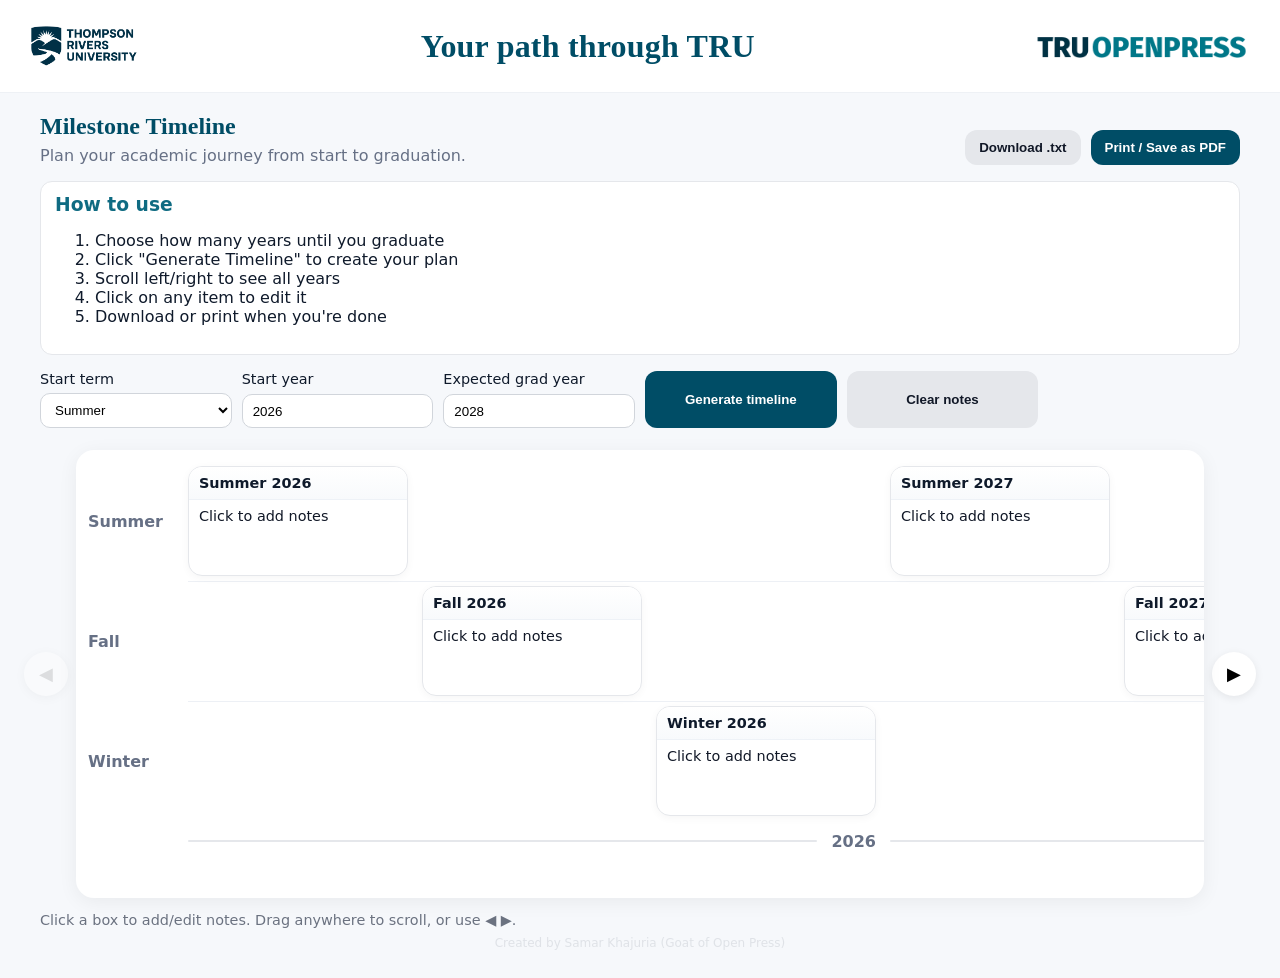
==== index.html @ ab9af3e7 "Finished the timeline" ====
<!doctype html>
<html lang="en">
<head>
  <!-- Meta tags for proper character encoding and responsive viewport -->
  <meta charset="utf-8" />
  <meta name="viewport" content="width=device-width,initial-scale=1" />
  <!-- Page title for browser tab and bookmarks -->
  <title>Your path through TRU</title>
  <!-- Link to external CSS stylesheet -->
  <link rel="stylesheet" href="styles.css" />
</head>
<body>
  <!-- Top navigation bar containing TRU branding and logos -->
  <!-- This creates a consistent brand presence across the application -->
  <div class="brandbar">
    <!-- Left-aligned TRU institutional logo -->
    <img class="brand-logo left" src="assets/tru-logo.png" alt="TRU logo" />
    <!-- Centered page title using TRU's brand typography -->
    <h1 class="brand-title">Your path through TRU</h1>
    <!-- Right-aligned TRU Open Press logo -->
    <img class="brand-logo right" src="assets/tru-open-press.png" alt="TRU Open Press logo" />
  </div>

  <!-- Main application header containing title, description, and controls -->
  <header class="app-header">
    <!-- Top row with page title and action buttons -->
    <div class="header-row">
      <!-- Left side: Page heading and description -->
      <div>
        <h2 class="page-h2">Milestone Timeline</h2>
        <p class="lede">Plan your academic journey from start to graduation.</p>
      </div>

      <!-- Right side: Export and print action buttons -->
      <div class="actions">
        <!-- Button to download timeline as plain text file -->
        <button id="exportTxt" class="secondary">Download .txt</button>
        <!-- Button to print timeline or save as PDF -->
        <button id="printPdf" class="primary">Print / Save as PDF</button>
      </div>
    </div>

    <!-- Instructions section explaining how to use the timeline tool -->
    <section class="howto">
      <h3>How to use</h3>
      <ol>
        <li>Choose how many years until you graduate</li>
        <li>Click "Generate Timeline" to create your plan</li>
        <li>Scroll left/right to see all years</li>
        <li>Click on any item to edit it</li>
        <li>Download or print when you're done</li>
      </ol>
    </section>

    <!-- Timeline configuration form -->
    <!-- This form collects user input to generate the academic timeline -->
    <form id="builder" class="builder" autocomplete="off">
      <!-- Dropdown to select starting academic term -->
      <label>
        Start term
        <select id="startTerm">
          <option>Summer</option>
          <option>Fall</option>
          <option>Winter</option>
        </select>
      </label>

      <!-- Input field for starting academic year -->
      <label>
        Start year
        <input id="startYear" type="number" min="1900" max="2100" placeholder="2026" required />
      </label>

      <!-- Input field for expected graduation year -->
      <label>
        Expected grad year
        <input id="gradYear" type="number" min="1900" max="2100" placeholder="2028" required />
      </label>

      <!-- Primary action button to generate the timeline -->
      <button id="generate" type="submit">Generate timeline</button>
      <!-- Secondary button to clear all saved notes -->
      <button id="clearNotes" type="button" class="secondary">Clear notes</button>
    </form>
  </header>

  <!-- Main content area containing the interactive timeline -->
  <main>
    <!-- Timeline container with navigation controls and viewport -->
    <div class="track-shell" aria-label="Timeline" role="region">
      <!-- Left navigation arrow for scrolling timeline -->
      <button class="nav left" aria-label="Scroll left" id="navLeft">◀</button>

      <!-- Main viewport containing the timeline content -->
      <div class="viewport" id="viewport">
        <!-- Fixed lane labels that stay in place during horizontal scrolling -->
        <!-- These show the three academic terms (Summer, Fall, Winter) -->
        <div class="lane-labels" id="laneLabels">
          <div class="lane-tag">Summer</div>
          <div class="lane-tag">Fall</div>
          <div class="lane-tag">Winter</div>
        </div>

        <!-- Scrollable content area containing the timeline cards -->
        <!-- This div is absolutely positioned and moves horizontally -->
        <div class="content" id="content"></div>

        <!-- Year ruler showing academic years at the bottom -->
        <!-- This moves in sync with the content for visual alignment -->
        <div class="yearsTrack" id="yearsTrack"></div>
      </div>

      <!-- Right navigation arrow for scrolling timeline -->
      <button class="nav right" aria-label="Scroll right" id="navRight">▶</button>
    </div>
  </main>

  <!-- Footer with usage hints for users -->
  <footer class="hint">
    Click a box to add/edit notes. Drag anywhere to scroll, or use ◀ ▶.
    <div class="credit">Created by Samar Khajuria (Goat of Open Press)</div>
  </footer>

  <!-- Modal dialog for editing timeline notes -->
  <!-- This appears when users click on timeline cards -->
  <div id="editor" class="modal hidden" role="dialog" aria-modal="true" aria-labelledby="editTitle">
    <!-- Semi-transparent backdrop that closes modal when clicked -->
    <div class="modal-backdrop" id="modalBackdrop"></div>
    <!-- Modal content panel -->
    <div class="modal-panel">
      <!-- Modal title showing which term/year is being edited -->
      <h2 id="editTitle">Edit notes</h2>
      <!-- Text area for entering/editing notes -->
      <textarea id="editTextarea" rows="8" placeholder="Type here..."></textarea>
      <!-- Modal action buttons -->
      <div class="modal-actions">
        <!-- Save button to store the note -->
        <button id="saveNote" class="primary">Save</button>
        <!-- Cancel button to close without saving -->
        <button id="cancelNote" class="secondary">Cancel</button>
      </div>
    </div>
  </div>

  <!-- Confirmation modal for clearing notes -->
  <!-- This appears when users click the "Clear notes" button -->
  <div id="confirmClear" class="modal hidden" role="dialog" aria-modal="true" aria-labelledby="confirmTitle">
    <!-- Semi-transparent backdrop that closes modal when clicked -->
    <div class="modal-backdrop" id="confirmBackdrop"></div>
    <!-- Modal content panel -->
    <div class="modal-panel confirm-panel">
      <!-- Warning icon and title -->
      <div class="confirm-header">
        <div class="warning-icon">⚠️</div>
        <h2 id="confirmTitle">Clear All Notes</h2>
      </div>
      <!-- Confirmation message -->
      <p class="confirm-message">
        Are you sure you want to clear all saved notes from your timeline? 
        This action cannot be undone.
      </p>
      <!-- Modal action buttons -->
      <div class="modal-actions">
        <!-- Cancel button to keep notes -->
        <button id="cancelClear" class="secondary">Keep Notes</button>
        <!-- Confirm button to clear notes -->
        <button id="confirmClearBtn" class="danger">Clear All Notes</button>
      </div>
    </div>
  </div>

  <!-- Easter egg modal for the goat animation -->
  <!-- This appears when someone writes "who is samar" in the first container -->
  <div id="easterEgg" class="modal hidden" role="dialog" aria-modal="true">
    <!-- Semi-transparent backdrop that closes modal when clicked -->
    <div class="modal-backdrop" id="easterEggBackdrop"></div>
    <!-- Modal content panel -->
    <div class="modal-panel easter-egg-panel">
      <!-- Goat animation and message -->
      <div class="easter-egg-content">
        <div class="goat-animation">🐐</div>
        <h2 class="easter-egg-title">Samar is the GOAT!</h2>
        <div class="goat-sounds">
          <span class="sound">Meh</span>
          <span class="sound">Meh</span>
          <span class="sound">Meh</span>
        </div>
        <p class="easter-egg-message">You found the secret! 🎉</p>
      </div>
      <!-- Close button -->
      <div class="modal-actions">
        <button id="closeEasterEgg" class="primary">Close</button>
      </div>
    </div>
  </div>

  <!-- Hidden print view that appears only when printing -->
  <!-- This provides a clean, formatted layout for PDF generation -->
  <section id="printView" class="print-view">
    <!-- Print header with logos and title -->
    <header class="print-head">
      <div class="print-logos">
        <img src="assets/tru-logo.png" alt="TRU logo" />
        <h1>Your path through TRU — Plan</h1>
        <img src="assets/tru-open-press.png" alt="TRU Open Press logo" />
      </div>
      <!-- Metadata showing timeline generation details -->
      <p id="printMeta" class="print-meta"></p>
    </header>
    <!-- Print table containing all timeline data in a structured format -->
    <div id="printTable" class="print-table"></div>
  </section>

  <!-- JavaScript file that powers all interactive functionality -->
  <script src="app.js"></script>
</body>
</html>
---- styles.css ----
/* =========================
   Fonts (put files in /assets)
   ========================= */
   /* Custom font declarations for TRU brand typography */
   /* Roboto Slab - Variable font for headings and titles */
   @font-face{
    font-family: "Roboto Slab";
    src: url("assets/RobotoSlab-Variable.woff2") format("woff2-variations");
    font-weight: 400 700; font-style: normal; font-display: swap;
  }
  /* Roboto Bold - Used for emphasis and navigation elements */
  @font-face{
    font-family: "Roboto";
    src: url("assets/Roboto-Bold.woff2") format("woff2");
    font-weight: 600; font-style: normal; font-display: swap;
  }
  /* Inter - Primary body font for readability */
  @font-face{
    font-family: "Inter";
    src: url("assets/Inter-Regular.woff2") format("woff2");
    font-weight: 400; font-style: normal; font-display: swap;
  }
  
  /* =========================
     Theme (easy to tweak)
     ========================= */
  /* CSS custom properties for consistent theming and easy customization */
  :root{
    /* TRU-leaning accessible palette (adjust if needed) */
    --brand: #004d66;      /* deep teal - primary brand color */
    --brand-2: #0f6b82;    /* secondary teal - for secondary elements */
    --accent: #2d6cdf;     /* interactive blue - for buttons and links */
    --ink: #0f1a2b;        /* dark text color for high contrast */
    --muted: #667085;      /* muted text for secondary information */
    --bg: #f6f8fb;         /* light background color */
    --card: #ffffff;       /* white background for cards */
    --border: #e5e7eb;     /* subtle border color */
  
    /* Layout dimensions for timeline cards and spacing */
    --card-w: 220px;       /* width of timeline cards */
    --card-h: 110px;       /* height of timeline cards */
    --gap-x: 14px;         /* horizontal gap between cards */
    --gap-y: 10px;         /* vertical gap between card rows */
    --lane-label-w: 100px; /* width of term labels (Summer/Fall/Winter) */
  
    /* Responsive design - smaller cards on mobile devices */
    --card-w-sm: 180px;    /* smaller card width for mobile */
  }
  
  /* =========================
     Base
     ========================= */
  /* Universal box-sizing for consistent layout calculations */
  * { box-sizing: border-box; }
  /* Ensure full height for proper layout */
  html,body{ height:100%; }
  /* Base body styling with TRU brand colors and typography */
  body{
    margin:0;
    color: var(--ink);
    background: var(--bg);
    font-family: Inter, system-ui, -apple-system, Segoe UI, Roboto, "Helvetica Neue", Arial, "Noto Sans", "Liberation Sans", sans-serif;
  }
  
  /* =========================
     Brand bar (logos + title)
     ========================= */
  /* Top navigation bar with TRU branding */
  .brandbar{
    display:grid;
    grid-template-columns: auto 1fr auto; /* Left logo, center title, right logo */
    align-items:center;
    gap: 12px;
    padding: 10px 16px;
    background: #ffffff;
    border-bottom: 1px solid #eef1f5;
  }
  /* Logo styling with consistent height and aspect ratio preservation */
  .brand-logo{ height: 48px; width:auto; object-fit: contain; }
  /* TRU logo specific styling - make it larger for better visual balance */
  .brand-logo.left{ height: 72px; }
  /* Centered title using TRU's serif font for brand recognition */
  .brand-title{
    margin:0; text-align:center;
    font-family: "Roboto Slab", serif;
    font-weight: 600; letter-spacing:.2px;
    color: var(--brand);
  }
  
  /* =========================
     Header
     ========================= */
  /* Main application header with responsive padding */
  .app-header{
    padding: 16px clamp(16px, 4vw, 40px); /* Responsive padding that scales with viewport */
    display: grid;
    gap: 16px;
  }
  
  /* Page heading using TRU's serif font for hierarchy */
  .page-h2{
    margin: 4px 0 6px;
    font-family: "Roboto Slab", serif;
    font-weight: 600;
    color: var(--brand);
  }
  /* Subtitle text with muted color for secondary information */
  .lede{ margin:0; color: var(--muted); }
  
  /* Header row layout with title on left, actions on right */
  .header-row{
    display:flex; align-items:flex-end; justify-content:space-between; gap:16px;
  }
  /* Container for action buttons with consistent spacing */
  .actions{ display:flex; gap:10px; }
  /* Primary button styling for main actions */
  button.primary, .builder button{
    background: var(--brand); color:#fff; border:none; cursor:pointer;
    padding:10px 14px; border-radius:12px; font-weight:600;
  }
  /* Secondary button styling for less prominent actions */
  button.secondary{
    background:#e5e7eb; color:#111827; border:none; cursor:pointer;
    padding:10px 14px; border-radius:12px; font-weight:600;
  }
  
  /* Instructions box with subtle border and background */
  .howto{
    background:#fff; border:1px solid var(--border); border-radius:12px;
    padding:12px 14px;
  }
  /* Instructions heading with secondary brand color */
  .howto h3{
    margin:0 0 6px; font-family:"Roboto", system-ui; font-weight:600; color:var(--brand-2);
  }
  
  /* Timeline configuration form with responsive grid layout */
  .builder{
    display:grid;
    grid-template-columns: repeat(6, minmax(120px, 1fr)); /* 6 columns with minimum width */
    gap:10px;
  }
  /* Form label styling with consistent spacing */
  .builder label{ display:grid; gap:6px; font-size:.9rem; }
  /* Form input and select styling with focus states */
  .builder input, .builder select{
    padding:8px 10px; border-radius:10px; border:1px solid #d1d5db; background:#fff; outline:none;
  }
  /* Focus state with brand color and subtle shadow */
  .builder input:focus, .builder select:focus{
    border-color: var(--brand); box-shadow: 0 0 0 3px rgba(0,77,102,.15);
  }
  
  /* =========================
     Timeline
     ========================= */
  /* Main timeline container with navigation arrows */
  .track-shell{
    position: relative;
    display:grid; grid-template-columns:auto 1fr auto; /* Left nav, content, right nav */
    align-items:center; gap:8px;
    padding: 6px clamp(10px, 3vw, 24px) 0; /* Responsive horizontal padding */
  }
  /* Navigation arrow buttons with circular design */
  .nav{
    width:44px; height:44px; border-radius:50%; border:none; cursor:pointer;
    background:#fff; box-shadow:0 2px 8px rgba(0,0,0,.08); font-size:18px;
  }
  /* Disabled state for navigation when at scroll limits */
  .nav:disabled{ opacity:.4; cursor:default; }
  
  /* Main viewport containing the timeline content */
  .viewport{
    position: relative;
    overflow: hidden; /* Hide content that extends beyond viewport */
    background: #fff;
    border-radius: 18px;
    box-shadow: 0 4px 20px rgba(0,0,0,.06);
    padding: 16px 16px 44px calc(var(--lane-label-w) + 12px); /* Space for fixed labels */
    min-height: calc( (var(--card-h) * 3) + (var(--gap-y) * 2) + 16px + 44px); /* Height for 3 rows + year ruler */
  }
  
  /* Scrollable content container that moves horizontally */
  .content{
    position: relative;
    height: calc( (var(--card-h) * 3) + (var(--gap-y) * 2) ); /* Height for 3 term rows */
    transform: translateX(0); /* Initial position, modified by JavaScript */
    will-change: transform; /* Performance optimization for animations */
  }
  
  /* Individual timeline cards representing academic terms */
  .term{
    position: absolute; /* Positioned by JavaScript for precise placement */
    width: var(--card-w);
    height: var(--card-h);
    overflow: hidden;
    background: var(--card);
    border: 1px solid var(--border);
    border-radius: 14px;
    box-shadow: 0 2px 8px rgba(0,0,0,.04);
    display: grid; grid-template-rows: auto 1fr; /* Header and content areas */
    cursor: pointer; /* Indicates clickable element */
  }
  /* Card header with term and year information */
  .term .label{
    padding: 8px 10px; font-weight:700; font-size:.9rem;
    font-family: "Roboto", system-ui; background: linear-gradient(0deg,#f8fafc,#ffffff);
    border-bottom: 1px solid #eef2f7;
  }
  /* Card content area showing note preview */
  .term .preview{
    padding: 8px 10px; font-size:.9rem; color:#111827;
    white-space: nowrap; overflow: hidden; text-overflow: ellipsis; /* Truncate long text */
  }
  
  /* Fixed lane labels that stay in place during horizontal scrolling */
  .lane-labels{
    position:absolute; left:12px; top:16px; width: var(--lane-label-w); pointer-events:none;
  }
  /* Individual term labels (Summer, Fall, Winter) */
  .lane-labels .lane-tag{
    height: var(--card-h); margin-bottom: var(--gap-y);
    display:flex; align-items:center; color: var(--muted);
    font-family:"Roboto", system-ui; font-weight:600;
  }
  
  /* Visual separators between term rows for better readability */
  .content::before, .content::after{
    content:""; position:absolute; left:0; right:0; height:1px; background:#edf0f5;
  }
  .content::before{ top: calc(var(--card-h) + var(--gap-y)/2); } /* Between Summer and Fall */
  .content::after { top: calc(var(--card-h)*2 + var(--gap-y) + var(--gap-y)/2); } /* Between Fall and Winter */
  
  /* Year ruler showing academic years at the bottom of the timeline */
  .yearsTrack{ position: relative; height:26px; margin-top: 12px; transform: translateX(0); }
  /* Individual year labels with connecting lines */
  .yearLabel{
    position:absolute; bottom:0; height:100%;
    display:flex; align-items:center; gap:8px; color: var(--muted);
    font-weight:700; white-space:nowrap; font-family:"Roboto", system-ui;
  }
  /* Connecting line before each year label */
  .yearLabel::before{
    content:""; height:2px; background:#e5e7eb; flex:1; border-radius:2px; margin-right:6px;
  }
  
  /* Footer hint text for user guidance */
  .hint{ color:#6b7280; font-size:.9rem; padding: 14px clamp(16px, 4vw, 40px) 28px; }
  /* Credit line - barely visible */
  .credit{ 
    color: #d1d5db; 
    font-size: 0.75rem; 
    text-align: center; 
    margin-top: 8px; 
    opacity: 0.6; 
  }
  
  /* =========================
     Modal
     ========================= */
  /* Hide modal by default */
  .modal.hidden{ display:none; }
  /* Modal overlay covering entire screen */
  .modal{ position:fixed; inset:0; display:grid; place-items:center; z-index:50; }
  /* Semi-transparent backdrop for modal focus */
  .modal-backdrop{ position:absolute; inset:0; background: rgba(0,0,0,.25); }
  /* Modal content panel with shadow and rounded corners */
  .modal-panel{
    position:relative; width:min(680px, calc(100vw - 40px)); /* Responsive width with max */
    background:#fff; border-radius:16px; box-shadow:0 20px 60px rgba(0,0,0,.25);
    padding:18px; display:grid; gap:10px;
  }
  /* Modal title using TRU serif font */
  .modal-panel h2{ margin: 0 0 6px; font-family:"Roboto Slab", serif; }
  /* Text area for note editing with consistent styling */
  .modal-panel textarea{ width:100%; border:1px solid var(--border); border-radius:12px; padding:10px; font:inherit; resize:vertical; }
  /* Modal action buttons aligned to the right */
  .modal-actions{ display:flex; gap:10px; justify-content:flex-end; }
  
  /* Confirmation modal specific styles */
  .confirm-panel{ 
    max-width: 480px; 
    text-align: center; 
  }
  .confirm-header{ 
    display: flex; 
    flex-direction: column; 
    align-items: center; 
    gap: 12px; 
    margin-bottom: 16px; 
  }
  .warning-icon{ 
    font-size: 2.5rem; 
    line-height: 1; 
  }
  .confirm-message{ 
    color: var(--muted); 
    line-height: 1.5; 
    margin: 0 0 20px; 
  }
  /* Danger button styling for destructive actions */
  button.danger{
    background: #dc2626; color:#fff; border:none; cursor:pointer;
    padding:10px 14px; border-radius:12px; font-weight:600;
    transition: background-color 0.2s ease;
  }
  button.danger:hover{
    background: #b91c1c;
  }
  
  /* Easter egg modal styles */
  .easter-egg-panel{ 
    max-width: 400px; 
    text-align: center; 
    background: linear-gradient(135deg, #667eea 0%, #764ba2 100%);
    color: white;
  }
  .easter-egg-content{ 
    display: flex; 
    flex-direction: column; 
    align-items: center; 
    gap: 16px; 
    margin-bottom: 20px; 
  }
  .goat-animation{ 
    font-size: 4rem; 
    animation: goatBounce 2s ease-in-out infinite;
    filter: drop-shadow(0 4px 8px rgba(0,0,0,0.3));
  }
  .easter-egg-title{ 
    font-family: "Roboto Slab", serif; 
    font-weight: 600; 
    font-size: 1.5rem; 
    margin: 0;
    text-shadow: 0 2px 4px rgba(0,0,0,0.3);
  }
  .goat-sounds{ 
    display: flex; 
    gap: 8px; 
    flex-wrap: wrap; 
    justify-content: center; 
  }
  .sound{ 
    background: rgba(255,255,255,0.2); 
    padding: 4px 8px; 
    border-radius: 12px; 
    font-weight: 600; 
    animation: soundPop 0.6s ease-in-out infinite;
    animation-delay: calc(var(--i, 0) * 0.2s);
  }
  .sound:nth-child(1) { --i: 0; }
  .sound:nth-child(2) { --i: 1; }
  .sound:nth-child(3) { --i: 2; }
  .easter-egg-message{ 
    margin: 0; 
    font-size: 1rem; 
    opacity: 0.9; 
  }
  
  /* Easter egg animations */
  @keyframes goatBounce {
    0%, 100% { transform: translateY(0) rotate(0deg); }
    25% { transform: translateY(-10px) rotate(-5deg); }
    75% { transform: translateY(-10px) rotate(5deg); }
  }
  
  @keyframes soundPop {
    0%, 100% { transform: scale(1); }
    50% { transform: scale(1.1); }
  }
  
  /* =========================
     Print view
     ========================= */
  /* Hidden by default, only shown during print */
  .print-view{ display:none; }
  /* Print header with logos and title in a grid layout */
  .print-logos{
    display:grid; grid-template-columns:auto 1fr auto; align-items:center; gap:10px;
  }
  /* Smaller logos for print layout */
  .print-logos img{ height:28px; width:auto; object-fit:contain; }
  /* Print title with black color for better print contrast */
  .print-logos h1{
    margin:0; text-align:center; font-family:"Roboto Slab", serif; font-weight:600; color:#000;
  }
  /* Print metadata with timeline generation details */
  .print-meta{ color:#333; margin:.25rem 0 1rem; font-size:.95rem; }
  
  /* Print table layout for structured timeline display */
  .print-table{ display:grid; gap:16px; }
  
  /* Enhanced year headers in print view */
  .print-year-header{ 
    margin-top: 20px; 
    border-bottom: 2px solid var(--brand); 
    padding-bottom: 8px; 
  }
  .year-title{ 
    font-family:"Roboto Slab", serif; 
    font-weight: 600; 
    font-size: 1.2rem; 
    color: var(--brand); 
    margin-bottom: 4px; 
  }
  .year-divider{ 
    height: 1px; 
    background: #e5e7eb; 
    margin-top: 4px; 
  }
  
  /* Enhanced individual timeline rows in print format */
  .print-row{ 
    display:grid; 
    grid-template-columns: 140px 1fr; 
    gap:16px; 
    padding:12px 16px; 
    border:1px solid #e5e7eb; 
    border-radius:8px; 
    background:#fff; 
    box-shadow: 0 1px 3px rgba(0,0,0,.05);
    min-height: fit-content;
  }
  .term-label{ 
    font-family:"Roboto", system-ui; 
    font-weight: 600; 
    color: var(--brand-2); 
    font-size: 0.95rem;
    word-wrap: break-word;
    overflow-wrap: break-word;
  }
  .text-content{ 
    white-space:pre-wrap; 
    line-height: 1.5; 
    color: #374151;
    word-wrap: break-word;
    overflow-wrap: break-word;
    word-break: break-word;
    max-width: 100%;
    overflow: hidden;
  }
  .text-content em{ 
    color: #9ca3af; 
    font-style: italic; 
  }
  
  /* Spacing between years */
  .year-spacer{ 
    height: 8px; 
  }
  
  /* =========================
     Responsive tweaks
     ========================= */
  /* Mobile device adjustments */
  @media (max-width: 840px){
    :root{ --card-w: var(--card-w-sm); --lane-label-w: 84px; } /* Smaller cards and labels */
    .brand-logo{ height:36px; } /* Smaller logos for mobile */
    .brand-logo.left{ height: 54px; } /* TRU logo larger on mobile */
    .brand-title{ font-size:1.05rem; } /* Smaller title */
  }
  
  /* =========================
     Print media (shows print view only)
     ========================= */
  /* Print-specific styles that override screen styles */
  @media print{
    body{ background:#fff; } /* White background for print */
    .brandbar, .app-header, .track-shell, .hint, .modal{ display:none !important; } /* Hide interactive elements */
    .print-view{ display:block; padding: 12mm; } /* Show print view with margins */
    
    /* Ensure text wraps properly in print */
    .print-row{ 
      page-break-inside: avoid; 
      break-inside: avoid; 
    }
    .text-content{ 
      word-wrap: break-word !important; 
      overflow-wrap: break-word !important; 
      word-break: break-word !important; 
      hyphens: auto; 
    }
    .term-label{ 
      word-wrap: break-word !important; 
      overflow-wrap: break-word !important; 
    }
  }
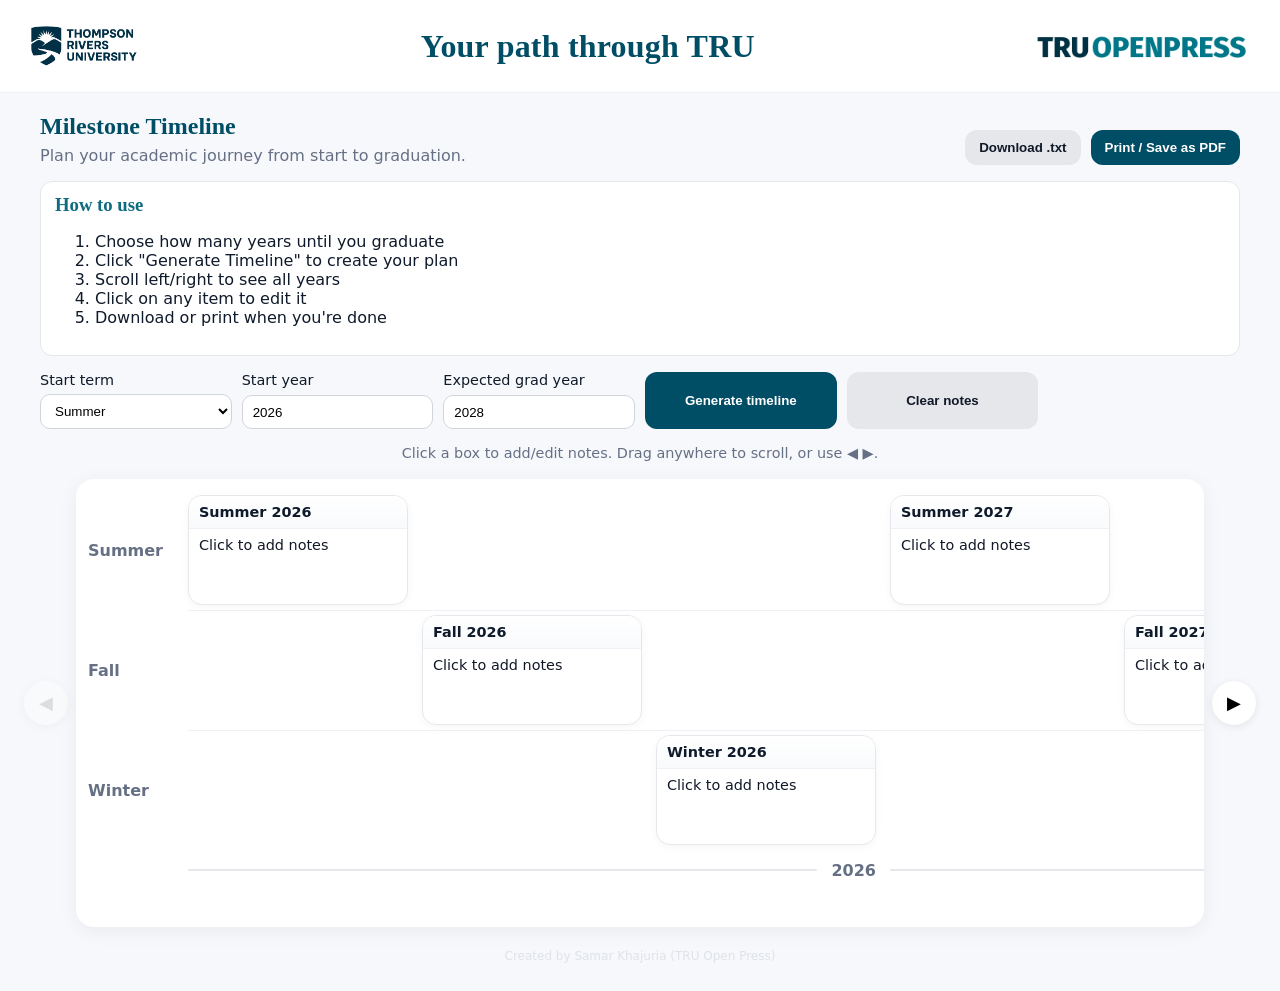
==== commit 50dc027a: "fixed the layout" ====
--- a/index.html
+++ b/index.html
@@ -86,6 +86,11 @@
 
   <!-- Main content area containing the interactive timeline -->
   <main>
+    <!-- Timeline usage hint moved to top -->
+    <div class="timeline-hint">
+      Click a box to add/edit notes. Drag anywhere to scroll, or use ◀ ▶.
+    </div>
+    
     <!-- Timeline container with navigation controls and viewport -->
     <div class="track-shell" aria-label="Timeline" role="region">
       <!-- Left navigation arrow for scrolling timeline -->
@@ -115,10 +120,9 @@
     </div>
   </main>
 
-  <!-- Footer with usage hints for users -->
+  <!-- Footer with credit -->
   <footer class="hint">
-    Click a box to add/edit notes. Drag anywhere to scroll, or use ◀ ▶.
-    <div class="credit">Created by Samar Khajuria (Goat of Open Press)</div>
+    <div class="credit">Created by Samar Khajuria (TRU Open Press)</div>
   </footer>
 
   <!-- Modal dialog for editing timeline notes -->
--- a/styles.css
+++ b/styles.css
@@ -129,9 +129,9 @@
     background:#fff; border:1px solid var(--border); border-radius:12px;
     padding:12px 14px;
   }
-  /* Instructions heading with secondary brand color */
+  /* Instructions heading with consistent font styling */
   .howto h3{
-    margin:0 0 6px; font-family:"Roboto", system-ui; font-weight:600; color:var(--brand-2);
+    margin:0 0 6px; font-family:"Roboto Slab", serif; font-weight:600; color:var(--brand-2);
   }
   
   /* Timeline configuration form with responsive grid layout */
@@ -154,6 +154,16 @@
   /* =========================
      Timeline
      ========================= */
+  /* Timeline usage hint at the top */
+  .timeline-hint{
+    color: var(--muted);
+    font-size: 0.9rem;
+    padding: 0 clamp(16px, 4vw, 40px) 12px;
+    text-align: center;
+    font-family: "Roboto", system-ui;
+    font-weight: 500;
+  }
+  
   /* Main timeline container with navigation arrows */
   .track-shell{
     position: relative;
@@ -244,8 +254,8 @@
     content:""; height:2px; background:#e5e7eb; flex:1; border-radius:2px; margin-right:6px;
   }
   
-  /* Footer hint text for user guidance */
-  .hint{ color:#6b7280; font-size:.9rem; padding: 14px clamp(16px, 4vw, 40px) 28px; }
+  /* Footer styling */
+  .hint{ padding: 14px clamp(16px, 4vw, 40px) 28px; }
   /* Credit line - barely visible */
   .credit{ 
     color: #d1d5db; 
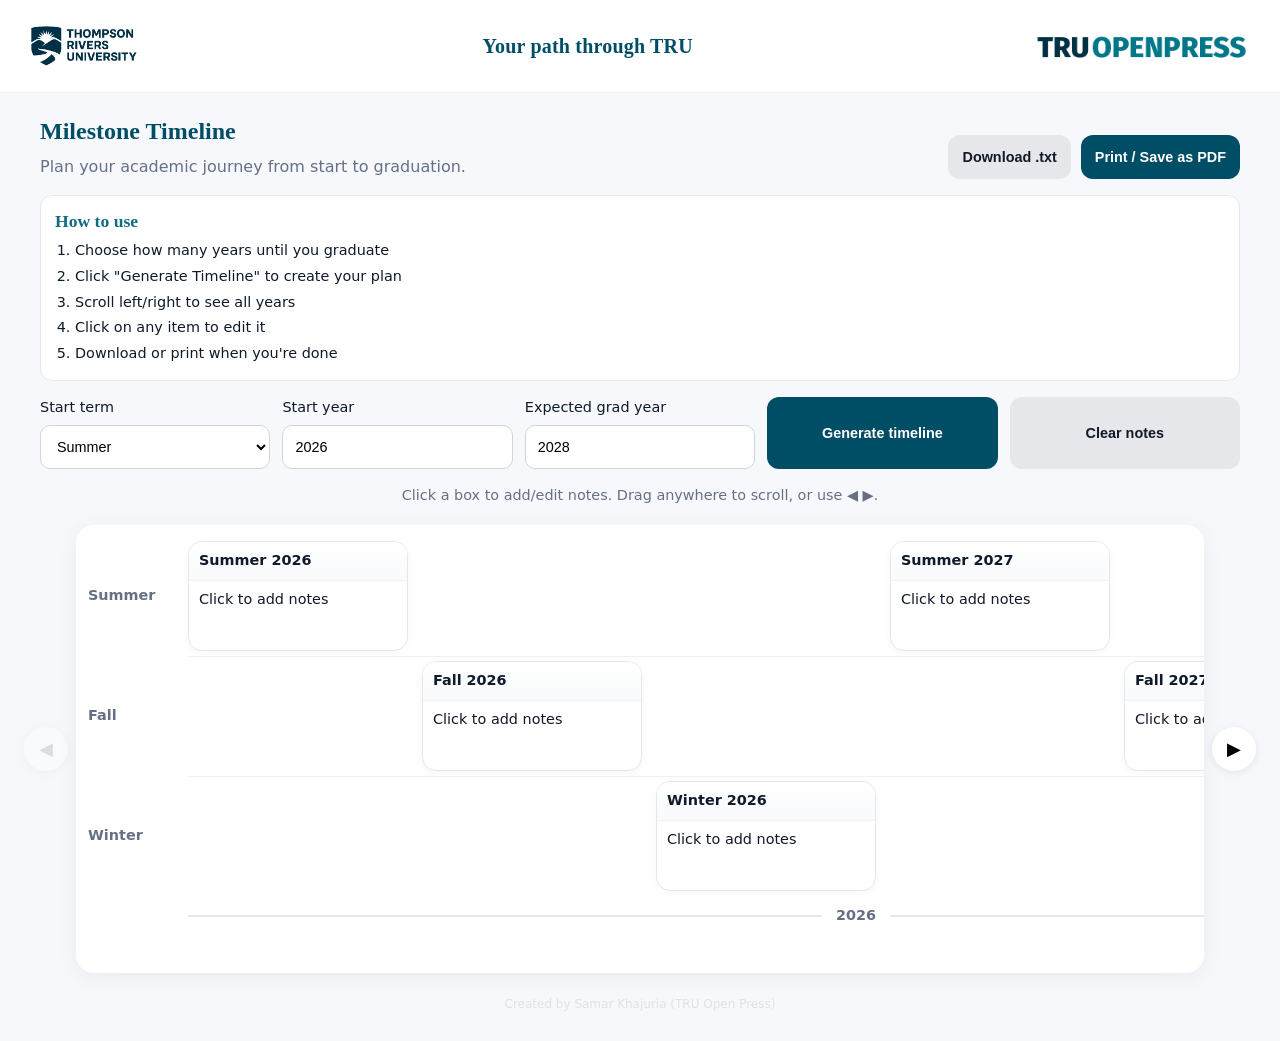
==== commit a499ff6b: "Added different sizes for mobile" ====
--- a/index.html
+++ b/index.html
@@ -3,7 +3,10 @@
 <head>
   <!-- Meta tags for proper character encoding and responsive viewport -->
   <meta charset="utf-8" />
-  <meta name="viewport" content="width=device-width,initial-scale=1" />
+  <meta name="viewport" content="width=device-width, initial-scale=1, maximum-scale=1, user-scalable=no" />
+  <meta name="theme-color" content="#004d66" />
+  <meta name="apple-mobile-web-app-capable" content="yes" />
+  <meta name="apple-mobile-web-app-status-bar-style" content="default" />
   <!-- Page title for browser tab and bookmarks -->
   <title>Your path through TRU</title>
   <!-- Link to external CSS stylesheet -->
--- a/styles.css
+++ b/styles.css
@@ -45,6 +45,7 @@
   
     /* Responsive design - smaller cards on mobile devices */
     --card-w-sm: 180px;    /* smaller card width for mobile */
+    --card-w-xs: 160px;    /* extra small card width for very small screens */
   }
   
   /* =========================
@@ -60,6 +61,8 @@
     color: var(--ink);
     background: var(--bg);
     font-family: Inter, system-ui, -apple-system, Segoe UI, Roboto, "Helvetica Neue", Arial, "Noto Sans", "Liberation Sans", sans-serif;
+    font-size: 16px; /* Base font size for better mobile readability */
+    line-height: 1.5;
   }
   
   /* =========================
@@ -85,6 +88,7 @@
     font-family: "Roboto Slab", serif;
     font-weight: 600; letter-spacing:.2px;
     color: var(--brand);
+    font-size: 1.25rem;
   }
   
   /* =========================
@@ -103,25 +107,39 @@
     font-family: "Roboto Slab", serif;
     font-weight: 600;
     color: var(--brand);
+    font-size: 1.5rem;
   }
   /* Subtitle text with muted color for secondary information */
-  .lede{ margin:0; color: var(--muted); }
+  .lede{ margin:0; color: var(--muted); font-size: 1rem; }
   
   /* Header row layout with title on left, actions on right */
   .header-row{
     display:flex; align-items:flex-end; justify-content:space-between; gap:16px;
+    flex-wrap: wrap; /* Allow wrapping on smaller screens */
   }
   /* Container for action buttons with consistent spacing */
-  .actions{ display:flex; gap:10px; }
+  .actions{ display:flex; gap:10px; flex-wrap: wrap; }
   /* Primary button styling for main actions */
   button.primary, .builder button{
     background: var(--brand); color:#fff; border:none; cursor:pointer;
     padding:10px 14px; border-radius:12px; font-weight:600;
+    font-size: 0.9rem;
+    min-height: 44px; /* Better touch target for mobile */
+    transition: background-color 0.2s ease;
+  }
+  button.primary:hover, .builder button:hover{
+    background: var(--brand-2);
   }
   /* Secondary button styling for less prominent actions */
   button.secondary{
     background:#e5e7eb; color:#111827; border:none; cursor:pointer;
     padding:10px 14px; border-radius:12px; font-weight:600;
+    font-size: 0.9rem;
+    min-height: 44px; /* Better touch target for mobile */
+    transition: background-color 0.2s ease;
+  }
+  button.secondary:hover{
+    background: #d1d5db;
   }
   
   /* Instructions box with subtle border and background */
@@ -132,19 +150,30 @@
   /* Instructions heading with consistent font styling */
   .howto h3{
     margin:0 0 6px; font-family:"Roboto Slab", serif; font-weight:600; color:var(--brand-2);
+    font-size: 1.1rem;
+  }
+  .howto ol{
+    margin: 0;
+    padding-left: 20px;
+  }
+  .howto li{
+    margin-bottom: 4px;
+    font-size: 0.9rem;
   }
   
   /* Timeline configuration form with responsive grid layout */
   .builder{
     display:grid;
-    grid-template-columns: repeat(6, minmax(120px, 1fr)); /* 6 columns with minimum width */
-    gap:10px;
+    grid-template-columns: repeat(auto-fit, minmax(140px, 1fr)); /* Responsive grid */
+    gap:12px;
   }
   /* Form label styling with consistent spacing */
   .builder label{ display:grid; gap:6px; font-size:.9rem; }
   /* Form input and select styling with focus states */
   .builder input, .builder select{
-    padding:8px 10px; border-radius:10px; border:1px solid #d1d5db; background:#fff; outline:none;
+    padding:10px 12px; border-radius:10px; border:1px solid #d1d5db; background:#fff; outline:none;
+    font-size: 0.9rem;
+    min-height: 44px; /* Better touch target for mobile */
   }
   /* Focus state with brand color and subtle shadow */
   .builder input:focus, .builder select:focus{
@@ -175,6 +204,11 @@
   .nav{
     width:44px; height:44px; border-radius:50%; border:none; cursor:pointer;
     background:#fff; box-shadow:0 2px 8px rgba(0,0,0,.08); font-size:18px;
+    min-width: 44px; /* Ensure minimum touch target */
+    transition: background-color 0.2s ease;
+  }
+  .nav:hover{
+    background: #f8f9fa;
   }
   /* Disabled state for navigation when at scroll limits */
   .nav:disabled{ opacity:.4; cursor:default; }
@@ -210,6 +244,11 @@
     box-shadow: 0 2px 8px rgba(0,0,0,.04);
     display: grid; grid-template-rows: auto 1fr; /* Header and content areas */
     cursor: pointer; /* Indicates clickable element */
+    transition: transform 0.2s ease, box-shadow 0.2s ease;
+  }
+  .term:hover{
+    transform: translateY(-2px);
+    box-shadow: 0 4px 12px rgba(0,0,0,.08);
   }
   /* Card header with term and year information */
   .term .label{
@@ -221,6 +260,7 @@
   .term .preview{
     padding: 8px 10px; font-size:.9rem; color:#111827;
     white-space: nowrap; overflow: hidden; text-overflow: ellipsis; /* Truncate long text */
+    line-height: 1.4;
   }
   
   /* Fixed lane labels that stay in place during horizontal scrolling */
@@ -232,6 +272,7 @@
     height: var(--card-h); margin-bottom: var(--gap-y);
     display:flex; align-items:center; color: var(--muted);
     font-family:"Roboto", system-ui; font-weight:600;
+    font-size: 0.9rem;
   }
   
   /* Visual separators between term rows for better readability */
@@ -248,6 +289,7 @@
     position:absolute; bottom:0; height:100%;
     display:flex; align-items:center; gap:8px; color: var(--muted);
     font-weight:700; white-space:nowrap; font-family:"Roboto", system-ui;
+    font-size: 0.9rem;
   }
   /* Connecting line before each year label */
   .yearLabel::before{
@@ -279,13 +321,19 @@
     position:relative; width:min(680px, calc(100vw - 40px)); /* Responsive width with max */
     background:#fff; border-radius:16px; box-shadow:0 20px 60px rgba(0,0,0,.25);
     padding:18px; display:grid; gap:10px;
+    max-height: calc(100vh - 40px); /* Prevent modal from being too tall */
+    overflow-y: auto; /* Allow scrolling if content is too long */
   }
   /* Modal title using TRU serif font */
-  .modal-panel h2{ margin: 0 0 6px; font-family:"Roboto Slab", serif; }
+  .modal-panel h2{ margin: 0 0 6px; font-family:"Roboto Slab", serif; font-size: 1.3rem; }
   /* Text area for note editing with consistent styling */
-  .modal-panel textarea{ width:100%; border:1px solid var(--border); border-radius:12px; padding:10px; font:inherit; resize:vertical; }
+  .modal-panel textarea{ 
+    width:100%; border:1px solid var(--border); border-radius:12px; padding:12px; 
+    font:inherit; resize:vertical; font-size: 0.95rem; line-height: 1.5;
+    min-height: 120px; /* Better mobile experience */
+  }
   /* Modal action buttons aligned to the right */
-  .modal-actions{ display:flex; gap:10px; justify-content:flex-end; }
+  .modal-actions{ display:flex; gap:10px; justify-content:flex-end; flex-wrap: wrap; }
   
   /* Confirmation modal specific styles */
   .confirm-panel{ 
@@ -307,12 +355,15 @@
     color: var(--muted); 
     line-height: 1.5; 
     margin: 0 0 20px; 
+    font-size: 0.95rem;
   }
   /* Danger button styling for destructive actions */
   button.danger{
     background: #dc2626; color:#fff; border:none; cursor:pointer;
     padding:10px 14px; border-radius:12px; font-weight:600;
     transition: background-color 0.2s ease;
+    font-size: 0.9rem;
+    min-height: 44px;
   }
   button.danger:hover{
     background: #b91c1c;
@@ -393,9 +444,10 @@
   /* Print title with black color for better print contrast */
   .print-logos h1{
     margin:0; text-align:center; font-family:"Roboto Slab", serif; font-weight:600; color:#000;
+    font-size: 1.4rem;
   }
   /* Print metadata with timeline generation details */
-  .print-meta{ color:#333; margin:.25rem 0 1rem; font-size:.95rem; }
+  .print-meta{ color:#333; margin:.25rem 0 1rem; font-size:.95rem; line-height: 1.4; }
   
   /* Print table layout for structured timeline display */
   .print-table{ display:grid; gap:16px; }
@@ -448,6 +500,7 @@
     word-break: break-word;
     max-width: 100%;
     overflow: hidden;
+    font-size: 0.9rem;
   }
   .text-content em{ 
     color: #9ca3af; 
@@ -460,14 +513,308 @@
   }
   
   /* =========================
-     Responsive tweaks
+     Responsive Design
      ========================= */
-  /* Mobile device adjustments */
-  @media (max-width: 840px){
-    :root{ --card-w: var(--card-w-sm); --lane-label-w: 84px; } /* Smaller cards and labels */
-    .brand-logo{ height:36px; } /* Smaller logos for mobile */
-    .brand-logo.left{ height: 54px; } /* TRU logo larger on mobile */
-    .brand-title{ font-size:1.05rem; } /* Smaller title */
+  
+  /* Tablet adjustments (768px and below) */
+  @media (max-width: 768px){
+    :root{ 
+      --card-w: var(--card-w-sm); 
+      --lane-label-w: 84px; 
+      --card-h: 100px; /* Slightly smaller height for tablets */
+    }
+    
+    .brand-logo{ height: 40px; }
+    .brand-logo.left{ height: 60px; }
+    .brand-title{ font-size: 1.1rem; }
+    
+    .page-h2{ font-size: 1.3rem; }
+    .lede{ font-size: 0.95rem; }
+    
+    .header-row{
+      flex-direction: column;
+      align-items: stretch;
+      gap: 12px;
+    }
+    
+    .actions{
+      justify-content: center;
+    }
+    
+    .builder{
+      grid-template-columns: repeat(auto-fit, minmax(120px, 1fr));
+      gap: 10px;
+    }
+    
+    .builder input, .builder select{
+      font-size: 0.85rem;
+      padding: 8px 10px;
+    }
+    
+    .modal-panel{
+      width: calc(100vw - 20px);
+      padding: 16px;
+    }
+    
+    .modal-panel h2{ font-size: 1.2rem; }
+    
+    .modal-actions{
+      justify-content: center;
+    }
+    
+    .confirm-panel{ 
+      max-width: calc(100vw - 40px); 
+    }
+    
+    .easter-egg-panel{ 
+      max-width: calc(100vw - 40px); 
+    }
+    
+    .goat-animation{ font-size: 3rem; }
+    .easter-egg-title{ font-size: 1.3rem; }
+  }
+  
+  /* Mobile adjustments (480px and below) */
+  @media (max-width: 480px){
+    :root{ 
+      --card-w: var(--card-w-xs); 
+      --lane-label-w: 70px; 
+      --card-h: 90px; /* Even smaller height for mobile */
+      --gap-x: 10px; /* Smaller gaps for mobile */
+      --gap-y: 8px;
+    }
+    
+    .brandbar{
+      padding: 8px 12px;
+      gap: 8px;
+    }
+    
+    .brand-logo{ height: 32px; }
+    .brand-logo.left{ height: 48px; }
+    .brand-title{ font-size: 1rem; }
+    
+    .app-header{
+      padding: 12px 16px;
+      gap: 12px;
+    }
+    
+    .page-h2{ font-size: 1.2rem; margin: 2px 0 4px; }
+    .lede{ font-size: 0.9rem; }
+    
+    .howto{
+      padding: 10px 12px;
+    }
+    
+    .howto h3{ font-size: 1rem; }
+    .howto li{ font-size: 0.85rem; }
+    
+    .builder{
+      grid-template-columns: 1fr;
+      gap: 8px;
+    }
+    
+    .builder label{ font-size: 0.85rem; }
+    .builder input, .builder select{
+      font-size: 0.8rem;
+      padding: 8px 10px;
+      min-height: 40px;
+    }
+    
+    button.primary, button.secondary{
+      font-size: 0.85rem;
+      padding: 8px 12px;
+      min-height: 40px;
+    }
+    
+    .timeline-hint{
+      font-size: 0.8rem;
+      padding: 0 16px 8px;
+    }
+    
+    .track-shell{
+      padding: 4px 8px 0;
+      gap: 4px;
+    }
+    
+    .nav{
+      width: 36px;
+      height: 36px;
+      font-size: 16px;
+      min-width: 36px;
+    }
+    
+    .viewport{
+      padding: 12px 12px 36px calc(var(--lane-label-w) + 8px);
+      border-radius: 12px;
+    }
+    
+    .lane-labels{
+      left: 8px;
+      top: 12px;
+    }
+    
+    .lane-labels .lane-tag{
+      font-size: 0.8rem;
+    }
+    
+    .term .label{
+      padding: 6px 8px;
+      font-size: 0.8rem;
+    }
+    
+    .term .preview{
+      padding: 6px 8px;
+      font-size: 0.8rem;
+    }
+    
+    .yearsTrack{ 
+      height: 22px; 
+      margin-top: 8px; 
+    }
+    
+    .yearLabel{
+      font-size: 0.8rem;
+    }
+    
+    .hint{ padding: 10px 16px 20px; }
+    
+    .modal-panel{
+      width: calc(100vw - 16px);
+      padding: 12px;
+      gap: 8px;
+    }
+    
+    .modal-panel h2{ font-size: 1.1rem; }
+    .modal-panel textarea{ 
+      font-size: 0.9rem; 
+      padding: 10px; 
+      min-height: 100px; 
+    }
+    
+    .modal-actions{
+      gap: 8px;
+    }
+    
+    .confirm-panel{ 
+      max-width: calc(100vw - 32px); 
+    }
+    
+    .confirm-message{ 
+      font-size: 0.9rem; 
+    }
+    
+    .easter-egg-panel{ 
+      max-width: calc(100vw - 32px); 
+    }
+    
+    .goat-animation{ font-size: 2.5rem; }
+    .easter-egg-title{ font-size: 1.1rem; }
+    .easter-egg-message{ font-size: 0.9rem; }
+  }
+  
+  /* Very small mobile adjustments (360px and below) */
+  @media (max-width: 360px){
+    :root{ 
+      --card-w: 140px; 
+      --lane-label-w: 60px; 
+      --card-h: 80px;
+    }
+    
+    .brand-logo{ height: 28px; }
+    .brand-logo.left{ height: 42px; }
+    .brand-title{ font-size: 0.9rem; }
+    
+    .page-h2{ font-size: 1.1rem; }
+    .lede{ font-size: 0.85rem; }
+    
+    .builder{
+      gap: 6px;
+    }
+    
+    .builder label{ font-size: 0.8rem; }
+    .builder input, .builder select{
+      font-size: 0.75rem;
+      padding: 6px 8px;
+      min-height: 36px;
+    }
+    
+    button.primary, button.secondary{
+      font-size: 0.8rem;
+      padding: 6px 10px;
+      min-height: 36px;
+    }
+    
+    .nav{
+      width: 32px;
+      height: 32px;
+      font-size: 14px;
+      min-width: 32px;
+    }
+    
+    .term .label{
+      padding: 4px 6px;
+      font-size: 0.75rem;
+    }
+    
+    .term .preview{
+      padding: 4px 6px;
+      font-size: 0.75rem;
+    }
+  }
+  
+  /* Landscape orientation adjustments for mobile */
+  @media (max-width: 768px) and (orientation: landscape){
+    .app-header{
+      padding: 8px 16px;
+      gap: 8px;
+    }
+    
+    .page-h2{ font-size: 1.1rem; margin: 2px 0 4px; }
+    .lede{ font-size: 0.85rem; }
+    
+    .howto{
+      padding: 8px 12px;
+    }
+    
+    .howto h3{ font-size: 0.9rem; margin: 0 0 4px; }
+    .howto ol{ padding-left: 16px; }
+    .howto li{ font-size: 0.8rem; margin-bottom: 2px; }
+    
+    .builder{
+      grid-template-columns: repeat(auto-fit, minmax(100px, 1fr));
+      gap: 6px;
+    }
+    
+    .builder label{ font-size: 0.8rem; gap: 4px; }
+    .builder input, .builder select{
+      font-size: 0.75rem;
+      padding: 6px 8px;
+      min-height: 32px;
+    }
+    
+    button.primary, button.secondary{
+      font-size: 0.8rem;
+      padding: 6px 10px;
+      min-height: 32px;
+    }
+    
+    .timeline-hint{
+      font-size: 0.75rem;
+      padding: 0 16px 6px;
+    }
+    
+    .viewport{
+      padding: 8px 8px 32px calc(var(--lane-label-w) + 6px);
+    }
+    
+    .lane-labels{
+      top: 8px;
+    }
+    
+    .yearsTrack{ 
+      height: 20px; 
+      margin-top: 6px; 
+    }
   }
   
   /* =========================
@@ -475,24 +822,139 @@
      ========================= */
   /* Print-specific styles that override screen styles */
   @media print{
-    body{ background:#fff; } /* White background for print */
-    .brandbar, .app-header, .track-shell, .hint, .modal{ display:none !important; } /* Hide interactive elements */
-    .print-view{ display:block; padding: 12mm; } /* Show print view with margins */
-    
-    /* Ensure text wraps properly in print */
-    .print-row{ 
-      page-break-inside: avoid; 
-      break-inside: avoid; 
-    }
-    .text-content{ 
-      word-wrap: break-word !important; 
-      overflow-wrap: break-word !important; 
-      word-break: break-word !important; 
-      hyphens: auto; 
-    }
-    .term-label{ 
-      word-wrap: break-word !important; 
-      overflow-wrap: break-word !important; 
+    /* Reset all screen-specific styles */
+    * { 
+      box-sizing: border-box; 
+      margin: 0; 
+      padding: 0; 
+    }
+    
+    body{ 
+      background:#fff !important; 
+      color: #000 !important;
+      font-size: 12pt !important;
+      line-height: 1.4 !important;
+    }
+    
+    /* Hide all interactive elements */
+    .brandbar, .app-header, .track-shell, .hint, .modal{ 
+      display:none !important; 
+    }
+    
+    /* Show print view with proper margins */
+    .print-view{ 
+      display:block !important; 
+      padding: 12mm !important;
+      max-width: none !important;
+      width: 100% !important;
+    }
+    
+    /* Ensure proper page breaks */
+    .print-view{
+      page-break-before: always;
+      page-break-after: always;
+    }
+    
+    /* Print header styling */
+    .print-logos{
+      margin-bottom: 20px !important;
+    }
+    
+    .print-logos h1{
+      font-size: 18pt !important;
+      color: #000 !important;
+    }
+    
+    .print-logos img{
+      height: 24px !important;
+    }
+    
+    .print-meta{
+      font-size: 10pt !important;
+      color: #333 !important;
+      margin-bottom: 20px !important;
+      line-height: 1.3 !important;
+    }
+    
+    /* Print table styling */
+    .print-table{
+      gap: 12px !important;
+    }
+    
+    .print-year-header{
+      margin-top: 16px !important;
+      page-break-inside: avoid !important;
+      break-inside: avoid !important;
+    }
+    
+    .year-title{
+      font-size: 14pt !important;
+      color: #000 !important;
+      margin-bottom: 6px !important;
+    }
+    
+    .year-divider{
+      height: 1px !important;
+      background: #000 !important;
+    }
+    
+    .print-row{
+      grid-template-columns: 120px 1fr !important;
+      gap: 12px !important;
+      padding: 8px 12px !important;
+      border: 1px solid #ccc !important;
+      border-radius: 4px !important;
+      background: #fff !important;
+      box-shadow: none !important;
+      page-break-inside: avoid !important;
+      break-inside: avoid !important;
+      margin-bottom: 8px !important;
+    }
+    
+    .term-label{
+      font-size: 10pt !important;
+      color: #000 !important;
+      font-weight: 600 !important;
+      word-wrap: break-word !important;
+      overflow-wrap: break-word !important;
+    }
+    
+    .text-content{
+      font-size: 10pt !important;
+      color: #000 !important;
+      line-height: 1.3 !important;
+      word-wrap: break-word !important;
+      overflow-wrap: break-word !important;
+      word-break: break-word !important;
+      hyphens: auto !important;
+      white-space: pre-wrap !important;
+    }
+    
+    .text-content em{
+      color: #666 !important;
+      font-style: italic !important;
+    }
+    
+    .year-spacer{
+      height: 6px !important;
+    }
+    
+    /* Ensure proper page breaks between years */
+    .print-year-header:not(:first-child){
+      page-break-before: auto !important;
+      break-before: auto !important;
+    }
+    
+    /* Force page breaks if needed */
+    @page {
+      margin: 15mm;
+      size: A4;
+    }
+    
+    /* Ensure text is readable in print */
+    * {
+      -webkit-print-color-adjust: exact !important;
+      color-adjust: exact !important;
     }
   }
   
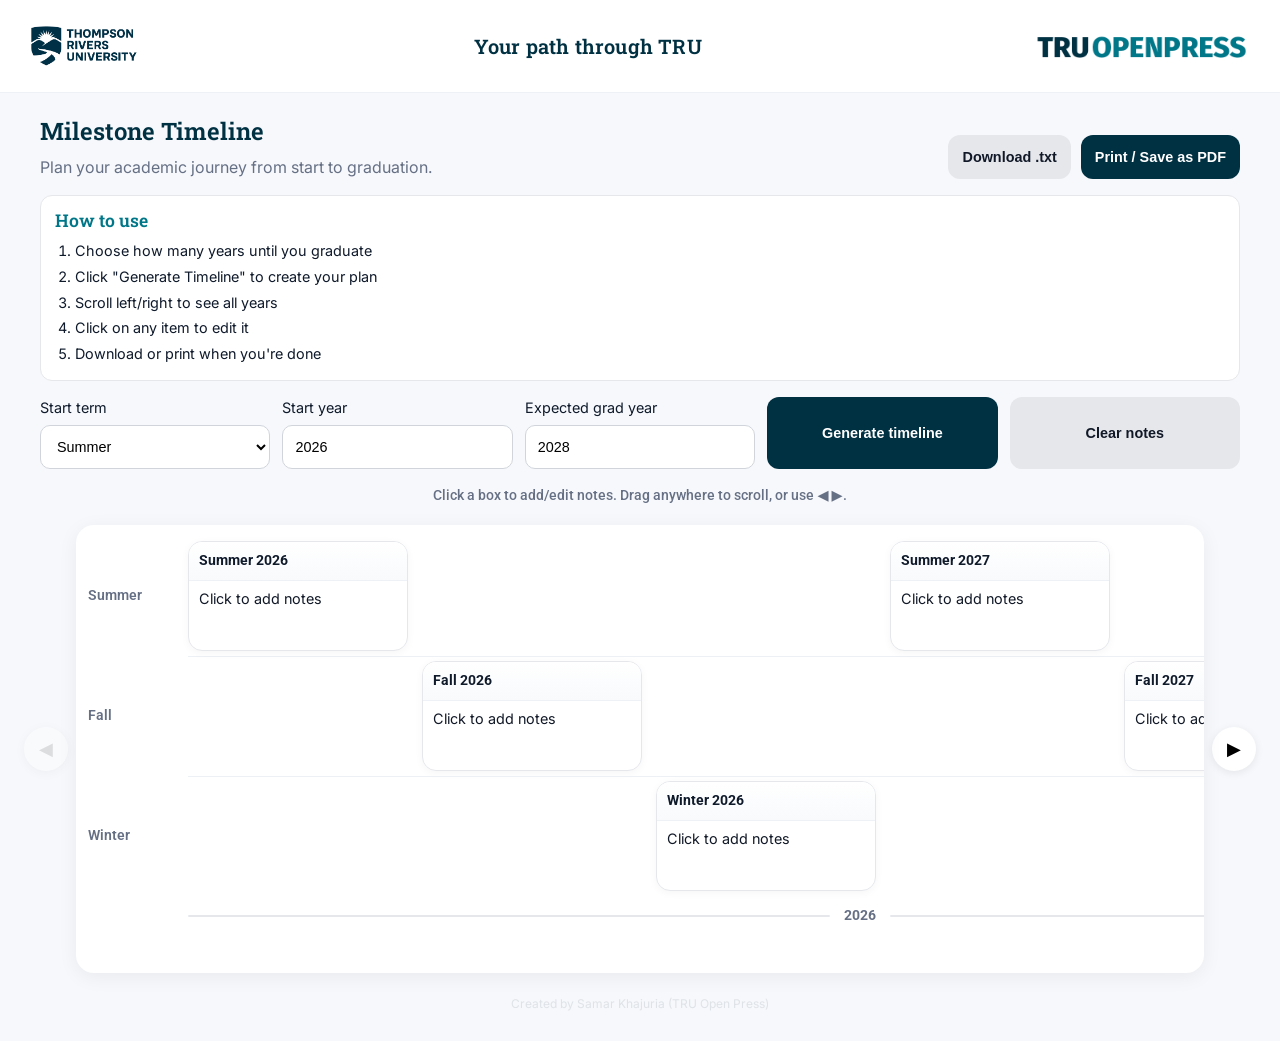
==== commit b2eccc04: "Update css" ====
--- a/index.html
+++ b/index.html
@@ -4,7 +4,7 @@
   <!-- Meta tags for proper character encoding and responsive viewport -->
   <meta charset="utf-8" />
   <meta name="viewport" content="width=device-width, initial-scale=1, maximum-scale=1, user-scalable=no" />
-  <meta name="theme-color" content="#004d66" />
+  <meta name="theme-color" content="#003143" />
   <meta name="apple-mobile-web-app-capable" content="yes" />
   <meta name="apple-mobile-web-app-status-bar-style" content="default" />
   <!-- Page title for browser tab and bookmarks -->
--- a/styles.css
+++ b/styles.css
@@ -5,20 +5,20 @@
    /* Roboto Slab - Variable font for headings and titles */
    @font-face{
     font-family: "Roboto Slab";
-    src: url("assets/RobotoSlab-Variable.woff2") format("woff2-variations");
-    font-weight: 400 700; font-style: normal; font-display: swap;
-  }
-  /* Roboto Bold - Used for emphasis and navigation elements */
+    src: url("assets/Roboto_Slab/RobotoSlab-VariableFont_wght.ttf") format("truetype");
+    font-weight: 100 900; font-style: normal; font-display: swap;
+  }
+  /* Roboto - Variable font for emphasis and navigation elements */
   @font-face{
     font-family: "Roboto";
-    src: url("assets/Roboto-Bold.woff2") format("woff2");
-    font-weight: 600; font-style: normal; font-display: swap;
-  }
-  /* Inter - Primary body font for readability */
+    src: url("assets/Roboto/Roboto-VariableFont_wdth,wght.ttf") format("truetype");
+    font-weight: 100 900; font-style: normal; font-display: swap;
+  }
+  /* Inter - Variable font for primary body text */
   @font-face{
     font-family: "Inter";
-    src: url("assets/Inter-Regular.woff2") format("woff2");
-    font-weight: 400; font-style: normal; font-display: swap;
+    src: url("assets/Inter/Inter-VariableFont_opsz,wght.ttf") format("truetype");
+    font-weight: 100 900; font-style: normal; font-display: swap;
   }
   
   /* =========================
@@ -26,9 +26,9 @@
      ========================= */
   /* CSS custom properties for consistent theming and easy customization */
   :root{
-    /* TRU-leaning accessible palette (adjust if needed) */
-    --brand: #004d66;      /* deep teal - primary brand color */
-    --brand-2: #0f6b82;    /* secondary teal - for secondary elements */
+    /* TRU brand colors - updated to official TRU colors */
+    --brand: #003143;      /* TRU blue - primary brand color */
+    --brand-2: #007788;    /* dark teal - secondary brand color */
     --accent: #2d6cdf;     /* interactive blue - for buttons and links */
     --ink: #0f1a2b;        /* dark text color for high contrast */
     --muted: #667085;      /* muted text for secondary information */
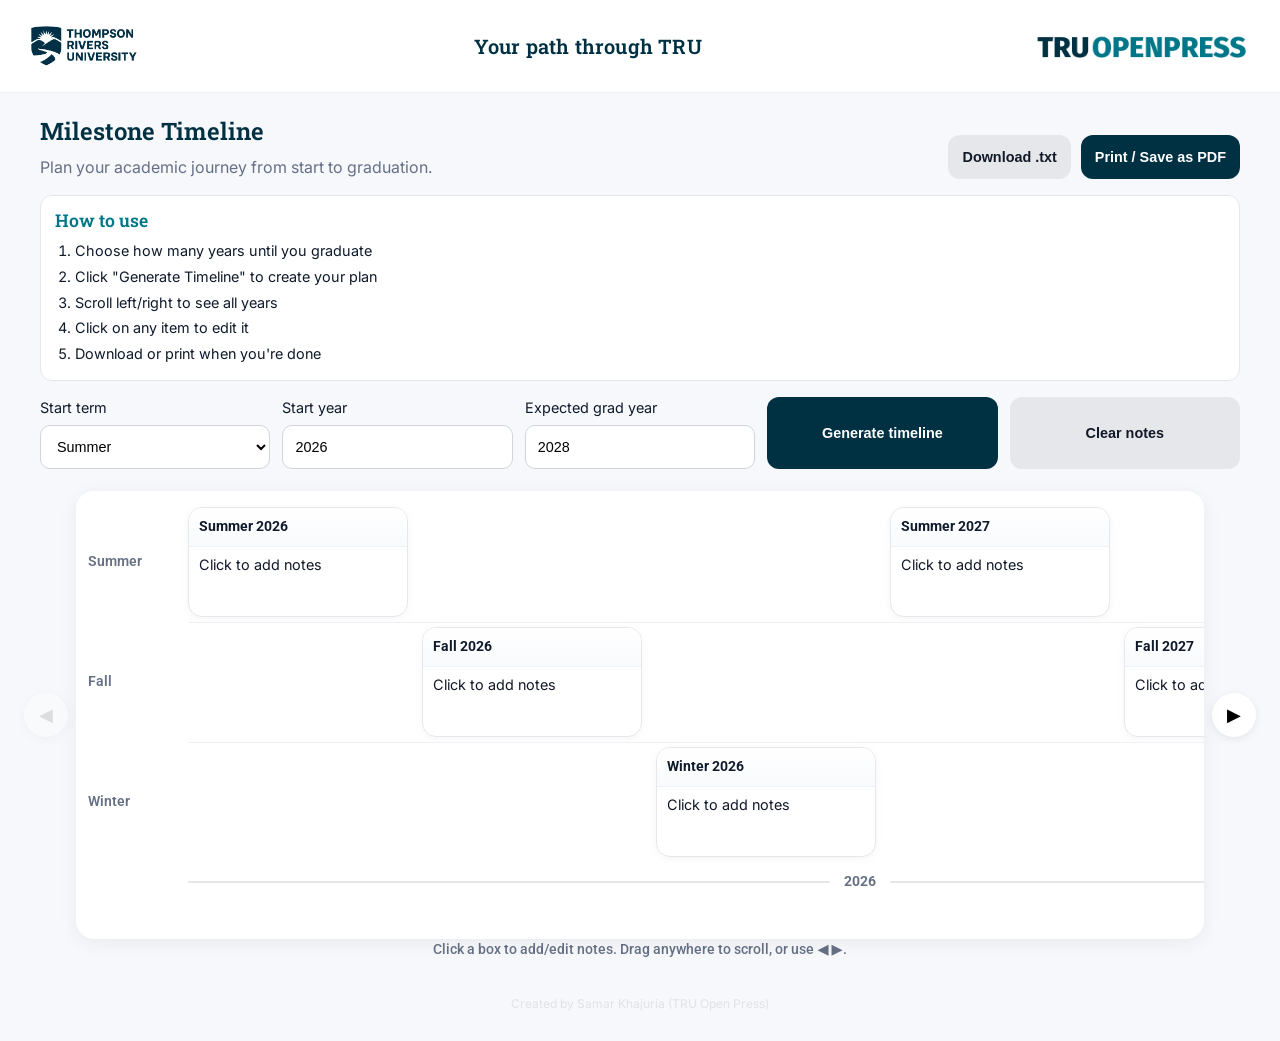
==== commit 382e29d8: "chore: flatten repo (move files from 'Timeline New' to root)" ====
--- a/index.html
+++ b/index.html
@@ -4,23 +4,14 @@
   <!-- Meta tags for proper character encoding and responsive viewport -->
   <meta charset="utf-8" />
   <meta name="viewport" content="width=device-width, initial-scale=1, maximum-scale=1, user-scalable=no" />
-  <meta name="theme-color" content="#003143" />
-  <meta name="apple-mobile-web-app-capable" content="yes" />
-  <meta name="apple-mobile-web-app-status-bar-style" content="default" />
-  <!-- Page title for browser tab and bookmarks -->
   <title>Your path through TRU</title>
-  <!-- Link to external CSS stylesheet -->
   <link rel="stylesheet" href="styles.css" />
 </head>
 <body>
   <!-- Top navigation bar containing TRU branding and logos -->
-  <!-- This creates a consistent brand presence across the application -->
   <div class="brandbar">
-    <!-- Left-aligned TRU institutional logo -->
     <img class="brand-logo left" src="assets/tru-logo.png" alt="TRU logo" />
-    <!-- Centered page title using TRU's brand typography -->
     <h1 class="brand-title">Your path through TRU</h1>
-    <!-- Right-aligned TRU Open Press logo -->
     <img class="brand-logo right" src="assets/tru-open-press.png" alt="TRU Open Press logo" />
   </div>
 
@@ -89,15 +80,10 @@
 
   <!-- Main content area containing the interactive timeline -->
   <main>
-    <!-- Timeline usage hint moved to top -->
-    <div class="timeline-hint">
-      Click a box to add/edit notes. Drag anywhere to scroll, or use ◀ ▶.
-    </div>
-    
     <!-- Timeline container with navigation controls and viewport -->
-    <div class="track-shell" aria-label="Timeline" role="region">
+    <div class="track-shell">
       <!-- Left navigation arrow for scrolling timeline -->
-      <button class="nav left" aria-label="Scroll left" id="navLeft">◀</button>
+      <button class="nav left" id="navLeft">◀</button>
 
       <!-- Main viewport containing the timeline content -->
       <div class="viewport" id="viewport">
@@ -119,7 +105,12 @@
       </div>
 
       <!-- Right navigation arrow for scrolling timeline -->
-      <button class="nav right" aria-label="Scroll right" id="navRight">▶</button>
+      <button class="nav right" id="navRight">▶</button>
+    </div>
+    
+    <!-- Timeline usage hint moved to bottom -->
+    <div class="timeline-hint">
+      Click a box to add/edit notes. Drag anywhere to scroll, or use ◀ ▶. <!--Dont move this line-->
     </div>
   </main>
 
@@ -130,7 +121,7 @@
 
   <!-- Modal dialog for editing timeline notes -->
   <!-- This appears when users click on timeline cards -->
-  <div id="editor" class="modal hidden" role="dialog" aria-modal="true" aria-labelledby="editTitle">
+  <div id="editor" class="modal hidden">
     <!-- Semi-transparent backdrop that closes modal when clicked -->
     <div class="modal-backdrop" id="modalBackdrop"></div>
     <!-- Modal content panel -->
@@ -151,7 +142,7 @@
 
   <!-- Confirmation modal for clearing notes -->
   <!-- This appears when users click the "Clear notes" button -->
-  <div id="confirmClear" class="modal hidden" role="dialog" aria-modal="true" aria-labelledby="confirmTitle">
+  <div id="confirmClear" class="modal hidden">
     <!-- Semi-transparent backdrop that closes modal when clicked -->
     <div class="modal-backdrop" id="confirmBackdrop"></div>
     <!-- Modal content panel -->
@@ -178,7 +169,7 @@
 
   <!-- Easter egg modal for the goat animation -->
   <!-- This appears when someone writes "who is samar" in the first container -->
-  <div id="easterEgg" class="modal hidden" role="dialog" aria-modal="true">
+  <div id="easterEgg" class="modal hidden">
     <!-- Semi-transparent backdrop that closes modal when clicked -->
     <div class="modal-backdrop" id="easterEggBackdrop"></div>
     <!-- Modal content panel -->
--- a/styles.css
+++ b/styles.css
@@ -841,6 +841,13 @@
       display:none !important; 
     }
     
+    /* Hide timeline hint specifically */
+    .timeline-hint{ 
+      display:none !important; 
+      visibility: hidden !important;
+      opacity: 0 !important;
+    }
+    
     /* Show print view with proper margins */
     .print-view{ 
       display:block !important; 
@@ -851,7 +858,6 @@
     
     /* Ensure proper page breaks */
     .print-view{
-      page-break-before: always;
       page-break-after: always;
     }
     
